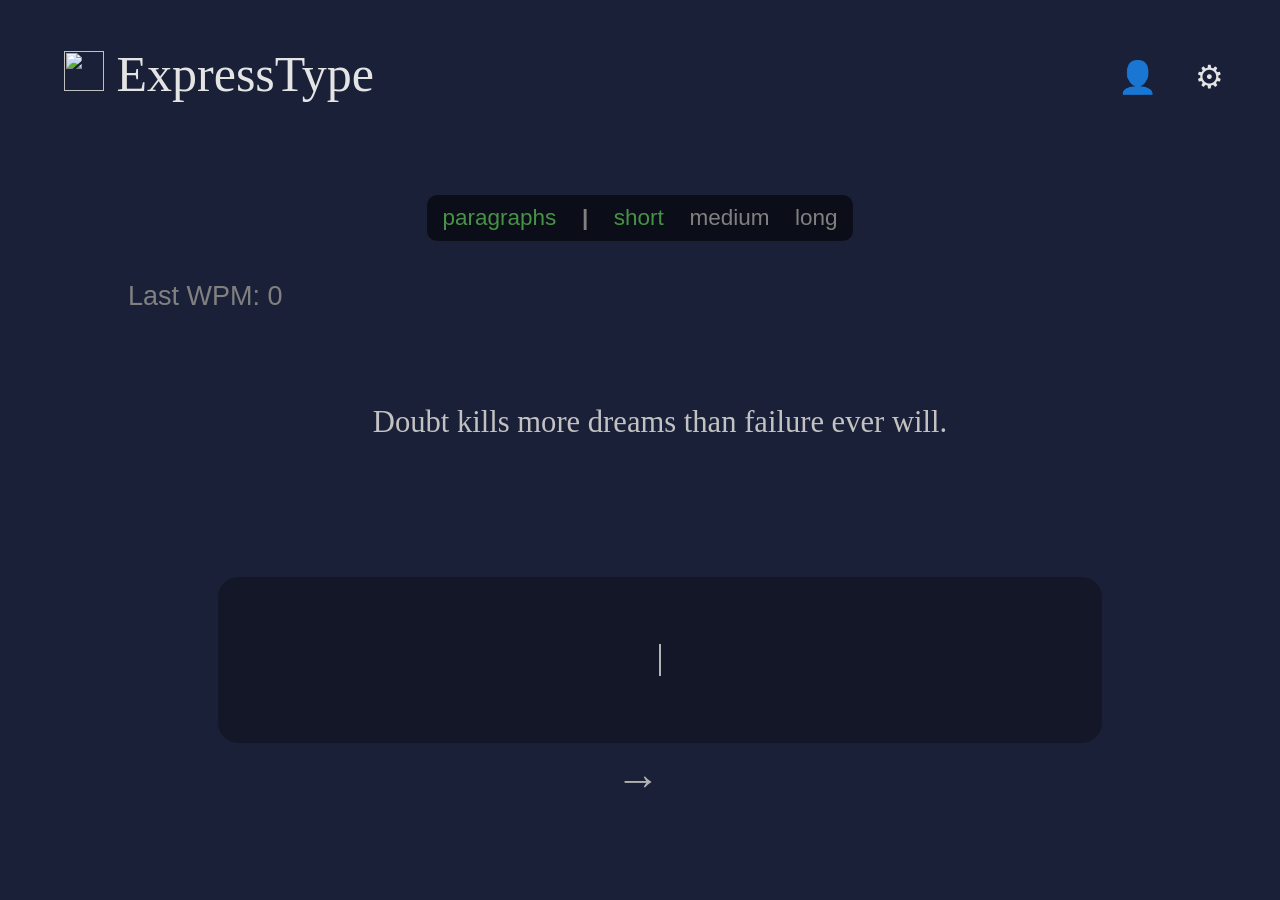
==== index.html @ 2eadb00b "Add files via upload" ====
<html lang="en">
<head>
    <meta charset="UTF-8">
    <meta name="viewport" content="width=device-width, initial-scale=1.0">
    <title>expresstype</title>
    <link rel="shortcut icon" href="https://cdn-icons-png.freepik.com/256/18436/18436570.png?semt=ais_hybrid" type="image/x-icon">
    <link rel="stylesheet" href="expresstype.css">
</head>
<body> 
<div id="container">

    <div class="titleheading">
        <div id="title"><img src="https://cdn-icons-png.freepik.com/256/18436/18436570.png?semt=ais_hybrid" style="width:40px; height:40px;"> ExpressType</div>
        <div class="logo">
            <ul id="uloflogo">
                <li id="profileicon" class="actuallogo">👤</li>
                <li id="settingsicon" class="actuallogo">⚙</li>
            </ul>
        </div>
    </div>
    
    <nav >
        <ul class="middlenav">
            <li class="middlenavcontent green" >paragraphs</li>
            <li   id="separator">|</li>
            <li id="btn-short" class="middlenavcontent" >short</li>
            <li id="btn-medium" class="middlenavcontent" >medium</li>
            <li id="btn-long" class="middlenavcontent" >long</li>
        </ul>
    </nav>
    
    <div id="speed">
        Last WPM: 0
    </div>

    <div id="text">
        Success is not measured by how high you climb, but by how many times you bounce back after hitting the bottom. Every failure teaches you something valuable, every setback builds your resilience, and every challenge is an opportunity to grow stronger and wiser. The journey is just as important as the destination, so embrace each moment with courage and determination.
    </div>
    <div id="writing" >
        
        <span class="cursor"></span>
    </div>
    <div id="next">
        →
    </div>

</div>

<div id="profilebox" class="scale-0">
    <div class="profilebox-head">
        <div class="profilebox-head1">
            Profile
        </div>
        <div class="profilebox-head2">
            ✖
        </div>
    </div>
    <div class="profilebox-content">
        <p>Creator: Aditya Sharma</p>
        <p>Age: 19 years</p>
        <p>Identity: Student</p>
        <p>Average Speed: 80 WPM</p>
        <p>Highest Speed: 132 WPM</p>
    </div>
</div>

<div id="setting" class="scale-0">
    <div class="settings-head">
        <div class="settings-head1">
            Settings
        </div>
        <div class="settings-head2">
            ✖
        </div>
    </div>
    <div class="settings-content">
        <p>yet to come...</p>
        
    </div>
</div>

    <script src="expresstype.js"></script>
</body>
</html>
---- expresstype.css ----
body{
            background-color: rgb(26, 32, 56);
            padding:0;
            margin:0;
        }
        .maincontainer{
            filter:blur(8px);
        }

        .classforbox{
            z-index:10;

        }

        .titleheading{
            display:flex;
            gap:55vw;
        }
        #title{
            margin-left:5vw;
            margin-top:5vh;
            color: rgb(228, 228, 228);;
            font-size:50px;
            font-family:Georgia, 'Times New Roman', Times, serif;
        }
        nav{
            margin-top:5vh;
            display:flex;
            justify-content:center;
            font-size:2.5vh;
            font-family:Verdana, Geneva, Tahoma, sans-serif;
            
        }
        .middlenav{
            padding:10px 15px;
            display:flex;
            color:grey;
            gap:2vw;
            background-color:rgba(0, 0, 0, 0.568);
            border-radius:10px;
        }
        .middlenavcontent{
            list-style:none;
        }
        #separator{
            font-weight:bolder;
        }
        #english{
            display:flex
        }
        .logo{
            margin-top:3vh;
            color:rgb(228, 228, 228);
            font-size:3.5vh;
            font-family:Georgia, 'Times New Roman', Times, serif;
        }
        #uloflogo{
            display:flex;
            gap:3vw;
        }
        .actuallogo{
            list-style:none;
        }
        #text{
            margin-left:12vw;
            padding:20px 20px;
            /* background-color:rgba(0, 0, 0, 0.518); */
            border-radius:20px;
            display:flex;
            height:20vh;
            width:76vw;
            font-size:3.4vh;
            font-family:cursive;
            color:rgb(194, 194, 194);
            justify-content:center;
            align-items:center;
        }
        .actuallogo:hover{
            transform:scale(1.2);
            cursor:default;
        }
        .middlenav:hover{
            cursor:default;
        }
        .middlenavcontent:hover{
            transform:scale(1.1);
            color:rgb(161, 196, 161);
        }
        #separator{
            list-style:none;
        }
        #writing{
            margin-top:5vh;
            margin-left:17vw;
            padding:20px 20px;
            background-color:rgba(0, 0, 0, 0.281);
            border-radius:20px;
            display:flex;
            height:14vh;
            width:66vw;
            font-size:3.5vh;
            font-family:cursive;
            color:rgb(70, 174, 84);
            justify-content:center;
            align-items:center;
            overflow:hidden;
        }
        .green{
            color:rgb(70, 147, 70) !important;
        }
        #next{
            margin-left:48%;
            color:rgb(178, 177, 177);
            width:37px;
            margin-top:10px;
            padding:1px;
            font-size:5vh;
            font-family:Verdana, Geneva, Tahoma, sans-serif;
        }
        #next:hover{
            color:rgb(161, 196, 161);
            cursor:default;
        }
         .cursor {
            display: inline-block;
            width: 2px;
            height: 1em;
            background-color:rgb(180, 180, 180);
            animation: blink 1s step-start infinite;
         }
        @keyframes blink {
            50% {
            opacity: 0;
      }
    }

    #speed{
        margin-top:2vh;
        margin-left:10%;
        color:rgb(128, 128, 128);
        font-size:3vh;
        font-family:Verdana, Geneva, Tahoma, sans-serif;
    }

    #profilebox{
        position:fixed;
        top: 12%;
        right:35%;
        z-index:10;
        height:600px;
        width:450px;
        border-radius:20px;
        transition:opacity 0.3s ease,transform 0.3s ease;
        border:2px solid black;
        background-color:rgb(255, 255, 255);

    }
    .profilebox-head{
        margin-top:10px;
        padding-bottom:20px;
        padding:10px;
        color:rgb(135, 135, 135);
        font-size:20px;
        font-family:Verdana, Geneva, Tahoma, sans-serif;
        display:flex;
        justify-content:center;
        border-bottom:2px solid black;
    }
    .profilebox-head1{
        margin-left:170px;
        font-size:30px;
    }
    .profilebox-head2{
        margin-left:150px;
        cursor:default;
    }

    .profilebox-content{
        font-size:20px;
        font-family:Verdana, Geneva, Tahoma, sans-serif;
        color:rgb(135, 135, 135);
        padding:20px;
    }


    #setting{
        position:fixed;
        top: 12%;
        right:35%;
        z-index:12;
        height:600px;
        width:450px;
        border-radius:20px;
        transition:opacity 0.3s ease,transform 0.3s ease;
        border:2px solid black;
        background-color:rgb(255, 255, 255);
    }
    .settings-head{
        margin-top:10px;
        padding-bottom:20px;
        padding:10px;
        color:rgb(135, 135, 135);
        font-size:20px;
        font-family:Verdana, Geneva, Tahoma, sans-serif;
        display:flex;
        justify-content:center;
        border-bottom:2px solid black;
    }
    .settings-head1{
        margin-left:140px;
        font-size:30px;
    }
    .settings-head2{
        margin-left:150px;
        cursor:default;
    }

    .settings-content{
        font-size:20px;
        font-family:Verdana, Geneva, Tahoma, sans-serif;
        color:rgb(135, 135, 135);
        padding:20px;
    }


    .scale-0{
        transition:opacity 0.3s ease,transform 0.3s ease;
        transform:scale(0);
    }
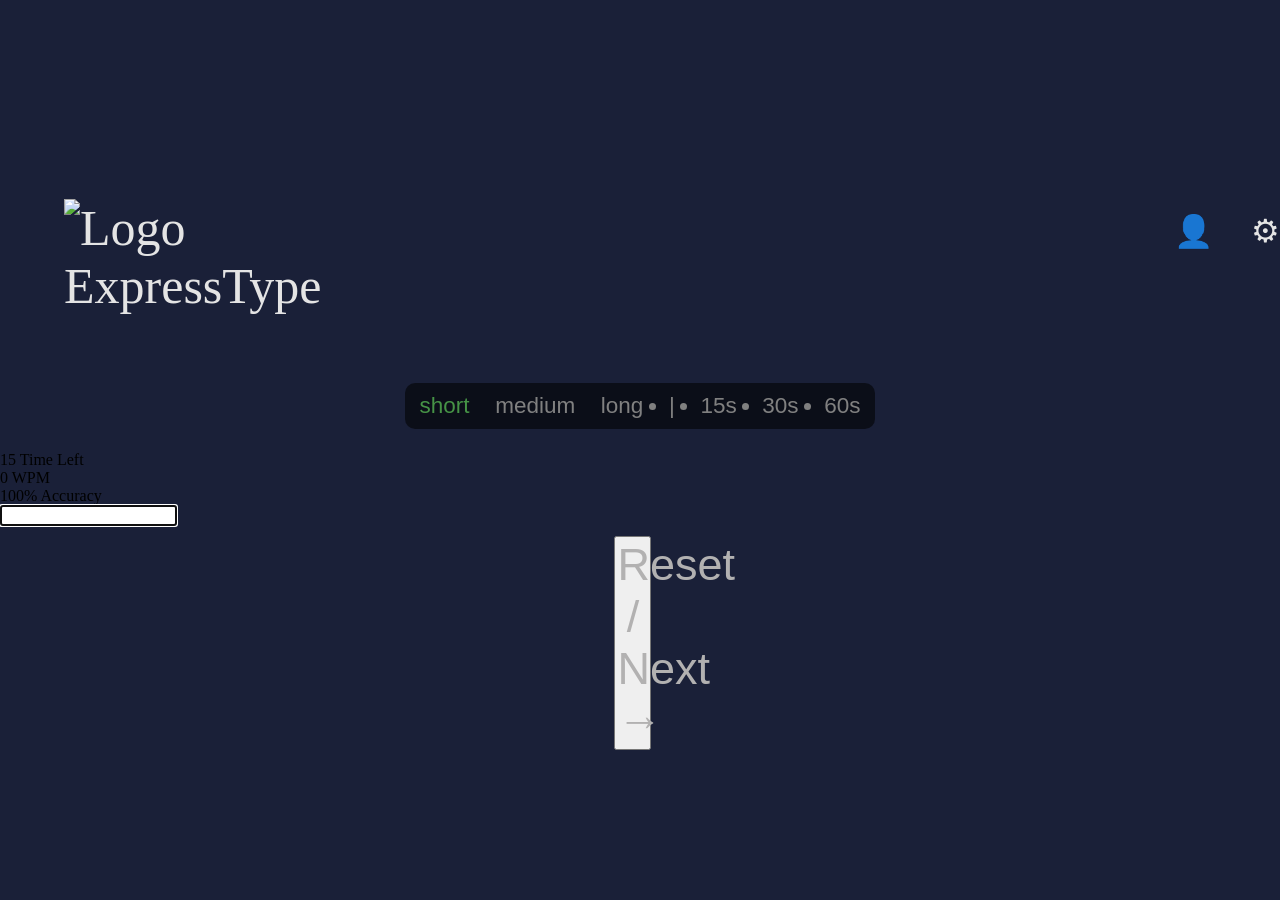
==== commit 74476306: "Refactor index.html for ExpressType layout and features Updated the HTML structure and content for t" ====
--- a/index.html
+++ b/index.html
@@ -1,84 +1,107 @@
+<!DOCTYPE html>
 <html lang="en">
 <head>
     <meta charset="UTF-8">
     <meta name="viewport" content="width=device-width, initial-scale=1.0">
-    <title>expresstype</title>
+    <title>ExpressType | Pro Typing</title>
+    <link rel="stylesheet" href="expresstype.css">
+    <link href="https://fonts.googleapis.com/css2?family=Inter:wght@400;600&family=JetBrains+Mono:wght@500&display=swap" rel="stylesheet">
     <link rel="shortcut icon" href="https://cdn-icons-png.freepik.com/256/18436/18436570.png?semt=ais_hybrid" type="image/x-icon">
-    <link rel="stylesheet" href="expresstype.css">
 </head>
-<body> 
-<div id="container">
+<body class="theme-dark">
+    <canvas id="bg-canvas"></canvas>
 
-    <div class="titleheading">
-        <div id="title"><img src="https://cdn-icons-png.freepik.com/256/18436/18436570.png?semt=ais_hybrid" style="width:40px; height:40px;"> ExpressType</div>
-        <div class="logo">
-            <ul id="uloflogo">
-                <li id="profileicon" class="actuallogo">👤</li>
-                <li id="settingsicon" class="actuallogo">⚙</li>
+    <div id="outer_container">
+    <div id="container">
+        <header class="titleheading">
+            <div id="title">
+                <img src="https://cdn-icons-png.freepik.com/256/18436/18436570.png?semt=ais_hybrid" alt="Logo">
+                ExpressType
+            </div>
+            <div class="logo">
+                <ul id="uloflogo">
+                    <li id="profileicon" class="actuallogo" onclick="toggleBox('profilebox')">👤</li>
+                    <li id="settingsicon" class="actuallogo" onclick="toggleBox('setting')">⚙</li>
+                </ul>
+            </div>
+        </header>
+
+        <nav>
+            <ul class="middlenav">
+                <li id="btn-short" class="middlenavcontent">short</li>
+                <li id="btn-medium" class="middlenavcontent">medium</li>
+                <li id="btn-long" class="middlenavcontent">long</li>
+                <li class="nav-divider">|</li>
+                <li id="t-15" class="timer-opt">15s</li>
+                <li id="t-30" class="timer-opt">30s</li>
+                <li id="t-60" class="timer-opt">60s</li>
             </ul>
-        </div>
+        </nav>
+
+        <main class="workspace">
+            <div class="stats-header">
+                <div class="stat-item">
+                    <span id="timer-display" class="stat-val">15</span>
+                    <span class="stat-lbl">Time Left</span>
+                </div>
+                <div class="stat-item">
+                    <span id="wpm" class="stat-val">0</span>
+                    <span class="stat-lbl">WPM</span>
+                </div>
+                <div class="stat-item">
+                    <span id="accuracy" class="stat-val">100%</span>
+                    <span class="stat-lbl">Accuracy</span>
+                </div>
+            </div>
+
+            <div id="display-text-container" onclick="focusInput()">
+                <div id="display-text"></div>
+                <input type="text" id="hidden-input" autofocus autocomplete="off">
+            </div>
+
+            <button id="next">Reset / Next &rarr;</button>
+        </main>
     </div>
-    
-    <nav >
-        <ul class="middlenav">
-            <li class="middlenavcontent green" >paragraphs</li>
-            <li   id="separator">|</li>
-            <li id="btn-short" class="middlenavcontent" >short</li>
-            <li id="btn-medium" class="middlenavcontent" >medium</li>
-            <li id="btn-long" class="middlenavcontent" >long</li>
-        </ul>
-    </nav>
-    
-    <div id="speed">
-        Last WPM: 0
     </div>
 
-    <div id="text">
-        Success is not measured by how high you climb, but by how many times you bounce back after hitting the bottom. Every failure teaches you something valuable, every setback builds your resilience, and every challenge is an opportunity to grow stronger and wiser. The journey is just as important as the destination, so embrace each moment with courage and determination.
+    <div id="profilebox" class="modal-box scale-0">
+    <div class="box-head">
+        <h2>Profile</h2>
+        <span class="close-btn" onclick="toggleBox('profilebox')">✖</span>
     </div>
-    <div id="writing" >
-        
-        <span class="cursor"></span>
-    </div>
-    <div id="next">
-        →
-    </div>
-
-</div>
-
-<div id="profilebox" class="scale-0">
-    <div class="profilebox-head">
-        <div class="profilebox-head1">
-            Profile
+    <div class="box-content">
+        <div class="avatar-large" id="avatar-initials">AS</div>
+        <p><strong>Name:</strong> <span id="display-name">Aditya Sharma</span> 
+           <button onclick="editName()" style="background:none; border:none; cursor:pointer; font-size:12px; color:var(--primary); margin-left:5px;">[Edit]</button>
+        </p>
+        <div class="p-stat-row">
+            <div class="p-stat-box"><span id="avg-wpm-display" class="p-stat-val">0</span>Avg WPM</div>
+            <div class="p-stat-box"><span id="peak-wpm-display" class="p-stat-val">0</span>Peak WPM</div>
         </div>
-        <div class="profilebox-head2">
-            ✖
-        </div>
-    </div>
-    <div class="profilebox-content">
-        <p>Creator: Aditya Sharma</p>
-        <p>Age: 19 years</p>
-        <p>Identity: Student</p>
-        <p>Average Speed: 80 WPM</p>
-        <p>Highest Speed: 132 WPM</p>
     </div>
 </div>
 
-<div id="setting" class="scale-0">
-    <div class="settings-head">
-        <div class="settings-head1">
-            Settings
+    <div id="setting" class="modal-box scale-0">
+        <div class="box-head">
+            <h2>Settings</h2>
+            <span class="close-btn" onclick="toggleBox('setting')">✖</span>
         </div>
-        <div class="settings-head2">
-            ✖
+        <div class="box-content">
+            <div class="setting-item">
+                <label>Font Size: <span id="font-val">24px</span></label>
+                <input type="range" id="font-slider" min="16" max="36" value="24">
+            </div>
+            <div class="setting-item">
+                <label>Theme</label>
+                <div class="theme-selector">
+                    <button onclick="setTheme('theme-dark')" class="theme-btn dark"></button>
+                    <button onclick="setTheme('theme-light')" class="theme-btn light"></button>
+                    <button onclick="setTheme('theme-forest')" class="theme-btn forest"></button>
+                </div>
+            </div>
         </div>
     </div>
-    <div class="settings-content">
-        <p>yet to come...</p>
-        
-    </div>
-</div>
 
     <script src="expresstype.js"></script>
 </body>
-</html>+</html>
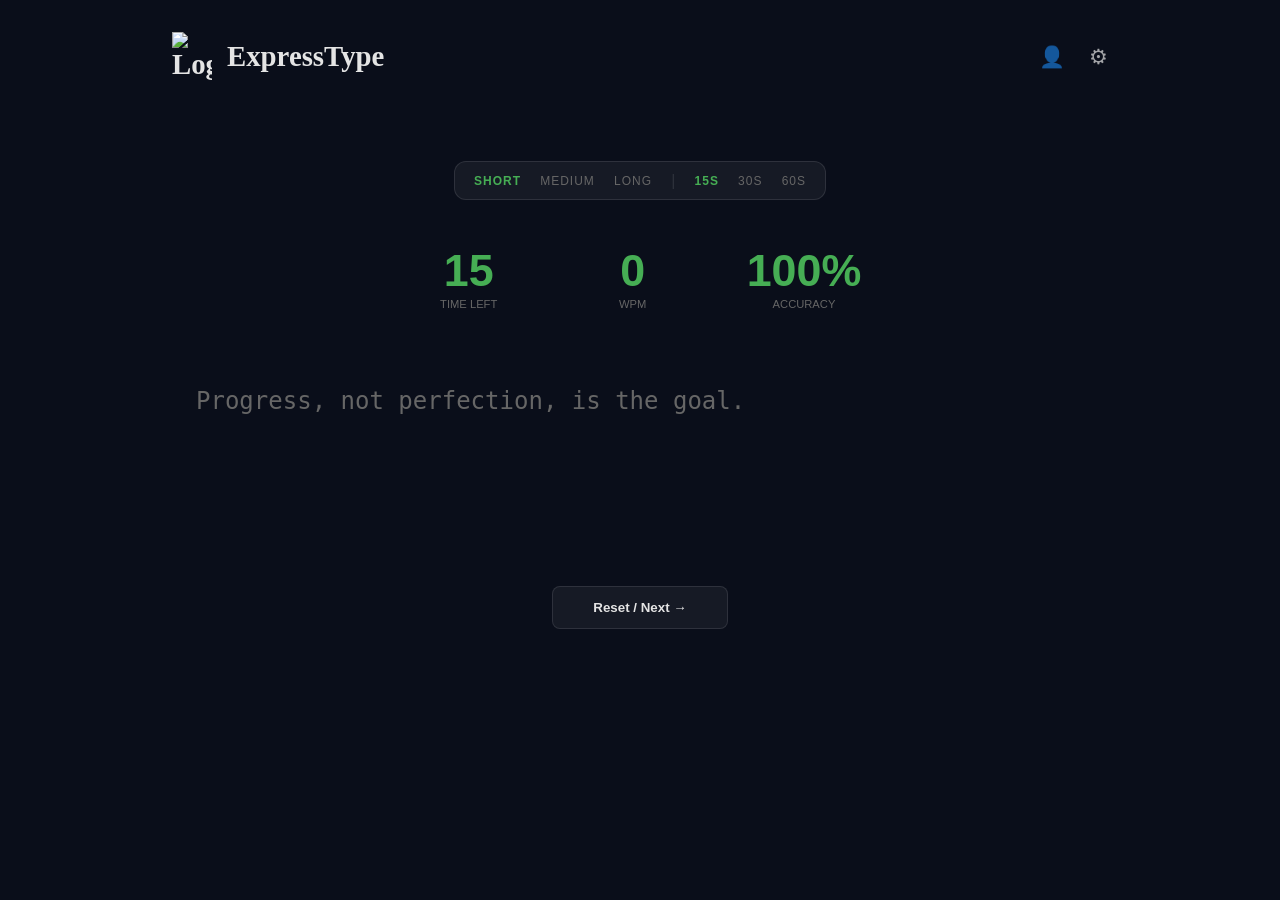
==== commit a2e7c6e1: "Fix HTML formatting and structure" ====
--- a/index.html
+++ b/index.html
@@ -9,9 +9,7 @@
     <link rel="shortcut icon" href="https://cdn-icons-png.freepik.com/256/18436/18436570.png?semt=ais_hybrid" type="image/x-icon">
 </head>
 <body class="theme-dark">
-    <canvas id="bg-canvas"></canvas>
 
-    <div id="outer_container">
     <div id="container">
         <header class="titleheading">
             <div id="title">
@@ -62,7 +60,6 @@
             <button id="next">Reset / Next &rarr;</button>
         </main>
     </div>
-    </div>
 
     <div id="profilebox" class="modal-box scale-0">
     <div class="box-head">
--- a/expresstype.css
+++ b/expresstype.css
@@ -1,229 +1,196 @@
-        body{
-            background-color: rgb(26, 32, 56);
-            padding:0;
-            margin:0;
-        }
-        .maincontainer{
-            filter:blur(8px);
-        }
+:root {
+    --bg: #0a0e1a;
+    --surface: rgba(255, 255, 255, 0.05);
+    --primary: #46ae54;
+    --text-main: #e4e4e4;
+    --text-dim: #666;
+    --error: #ff4757;
+    --border: rgba(255, 255, 255, 0.1);
+}
 
-        .classforbox{
-            z-index:10;
+.theme-light {
+    --bg: #f5f5f7;
+    --surface: rgba(0, 0, 0, 0.05);
+    --primary: #2e7d32;
+    --text-main: #1d1d1f;
+    --text-dim: #86868b;
+    --border: rgba(0, 0, 0, 0.1);
+}
 
-        }
+.theme-forest {
+    --bg: #1b2621;
+    --primary: #a3e635;
+    --text-main: #ecfdf5;
+    --text-dim: #4ade80;
+}
 
-        .titleheading{
-            display:flex;
-            gap:55vw;
-        }
-        #title{
-            margin-left:5vw;
-            margin-top:5vh;
-            color: rgb(228, 228, 228);;
-            font-size:50px;
-            font-family:Georgia, 'Times New Roman', Times, serif;
-        }
-        nav{
-            margin-top:5vh;
-            display:flex;
-            justify-content:center;
-            font-size:2.5vh;
-            font-family:Verdana, Geneva, Tahoma, sans-serif;
-            
-        }
-        .middlenav{
-            padding:10px 15px;
-            display:flex;
-            color:grey;
-            gap:2vw;
-            background-color:rgba(0, 0, 0, 0.568);
-            border-radius:10px;
-        }
-        .middlenavcontent{
-            list-style:none;
-        }
-        #separator{
-            font-weight:bolder;
-        }
-        #english{
-            display:flex
-        }
-        .logo{
-            margin-top:3vh;
-            color:rgb(228, 228, 228);
-            font-size:3.5vh;
-            font-family:Georgia, 'Times New Roman', Times, serif;
-        }
-        #uloflogo{
-            display:flex;
-            gap:3vw;
-        }
-        .actuallogo{
-            list-style:none;
-        }
-        #text{
-            margin-left:12vw;
-            padding:20px 20px;
-            /* background-color:rgba(0, 0, 0, 0.518); */
-            border-radius:20px;
-            display:flex;
-            height:20vh;
-            width:76vw;
-            font-size:3.4vh;
-            font-family:cursive;
-            color:rgb(194, 194, 194);
-            justify-content:center;
-            align-items:center;
-        }
-        .actuallogo:hover{
-            transform:scale(1.2);
-            cursor:default;
-        }
-        .middlenav:hover{
-            cursor:default;
-        }
-        .middlenavcontent:hover{
-            transform:scale(1.1);
-            color:rgb(161, 196, 161);
-        }
-        #separator{
-            list-style:none;
-        }
-        #writing{
-            margin-top:5vh;
-            margin-left:17vw;
-            padding:20px 20px;
-            background-color:rgba(0, 0, 0, 0.281);
-            border-radius:20px;
-            display:flex;
-            height:14vh;
-            width:66vw;
-            font-size:3.5vh;
-            font-family:cursive;
-            color:rgb(70, 174, 84);
-            justify-content:center;
-            align-items:center;
-            overflow:hidden;
-        }
-        .green{
-            color:rgb(70, 147, 70) !important;
-        }
-        #next{
-            margin-left:48%;
-            color:rgb(178, 177, 177);
-            width:37px;
-            margin-top:10px;
-            padding:1px;
-            font-size:5vh;
-            font-family:Verdana, Geneva, Tahoma, sans-serif;
-        }
-        #next:hover{
-            color:rgb(161, 196, 161);
-            cursor:default;
-        }
-         .cursor {
-            display: inline-block;
-            width: 2px;
-            height: 1em;
-            background-color:rgb(180, 180, 180);
-            animation: blink 1s step-start infinite;
-         }
-        @keyframes blink {
-            50% {
-            opacity: 0;
-      }
-    }
+* { box-sizing: border-box; transition: all 0.2s ease; }
 
-    #speed{
-        margin-top:2vh;
-        margin-left:10%;
-        color:rgb(128, 128, 128);
-        font-size:3vh;
-        font-family:Verdana, Geneva, Tahoma, sans-serif;
-    }
+body {
+    background-color: var(--bg);
+    color: var(--text-main);
+    font-family: 'Inter', sans-serif;
+    margin: 0;
+    min-height: 100vh;
+    display: flex;
+    justify-content: center;
+    /* overflow-x: hidden; */
+}
 
-    #profilebox{
-        position:fixed;
-        top: 12%;
-        right:35%;
-        z-index:10;
-        height:600px;
-        width:450px;
-        border-radius:20px;
-        transition:opacity 0.3s ease,transform 0.3s ease;
-        border:2px solid black;
-        background-color:rgb(255, 255, 255);
+#outer_container{
+    display:flex;
+    width:100%;
+    align-items:center;
+}
 
-    }
-    .profilebox-head{
-        margin-top:10px;
-        padding-bottom:20px;
-        padding:10px;
-        color:rgb(135, 135, 135);
-        font-size:20px;
-        font-family:Verdana, Geneva, Tahoma, sans-serif;
-        display:flex;
-        justify-content:center;
-        border-bottom:2px solid black;
-    }
-    .profilebox-head1{
-        margin-left:170px;
-        font-size:30px;
-    }
-    .profilebox-head2{
-        margin-left:150px;
-        cursor:default;
-    }
+#container { 
+    width: 100%; 
+    max-width: 1000px; 
+    padding: 2rem;
+    display: flex;
+    flex-direction: column;
+}
 
-    .profilebox-content{
-        font-size:20px;
-        font-family:Verdana, Geneva, Tahoma, sans-serif;
-        color:rgb(135, 135, 135);
-        padding:20px;
-    }
+.titleheading {
+    display: flex;
+    justify-content: space-between;
+    align-items: center;
+    margin-bottom: 2rem;
+}
 
+#title { font-size: 1.8rem; font-weight: 600; display: flex; align-items: center; gap: 15px;font-family:Georgia, 'Times New Roman', Times, serif; }
+#title img { width: 40px; }
 
-    #setting{
-        position:fixed;
-        top: 12%;
-        right:35%;
-        z-index:12;
-        height:600px;
-        width:450px;
-        border-radius:20px;
-        transition:opacity 0.3s ease,transform 0.3s ease;
-        border:2px solid black;
-        background-color:rgb(255, 255, 255);
-    }
-    .settings-head{
-        margin-top:10px;
-        padding-bottom:20px;
-        padding:10px;
-        color:rgb(135, 135, 135);
-        font-size:20px;
-        font-family:Verdana, Geneva, Tahoma, sans-serif;
-        display:flex;
-        justify-content:center;
-        border-bottom:2px solid black;
-    }
-    .settings-head1{
-        margin-left:140px;
-        font-size:30px;
-    }
-    .settings-head2{
-        margin-left:150px;
-        cursor:default;
-    }
+.logo ul { list-style: none; display: flex; gap: 1.5rem; margin: 0; padding: 0; }
+.actuallogo { font-size: 1.3rem; cursor: pointer; opacity: 0.7; }
+.actuallogo:hover { opacity: 1; color: var(--primary); }
 
-    .settings-content{
-        font-size:20px;
-        font-family:Verdana, Geneva, Tahoma, sans-serif;
-        color:rgb(135, 135, 135);
-        padding:20px;
-    }
+nav { display: flex; justify-content: center; margin: 2rem 0; }
+.middlenav {
+    background: var(--surface);
+    padding: 0.6rem 1.2rem;
+    border-radius: 12px;
+    display: flex;
+    align-items: center;
+    gap: 1.2rem;
+    border: 1px solid var(--border);
+    list-style: none;
+}
+.nav-divider { color: var(--border); font-weight: 300; pointer-events: none; }
+.middlenavcontent, .timer-opt { 
+    cursor: pointer; 
+    color: var(--text-dim); 
+    text-transform: uppercase; 
+    font-size: 0.75rem; 
+    letter-spacing: 1px; 
+}
+.middlenavcontent.active, .timer-opt.active { color: var(--primary); font-weight: 700; }
 
+.workspace { 
+    display: flex;
+    flex-direction: column;
+    align-items: center;
+    text-align: center;
+    width: 100%;
+}
 
-    .scale-0{
-        transition:opacity 0.3s ease,transform 0.3s ease;
-        transform:scale(0);
-    }+.stats-header { 
+    display: flex; 
+    justify-content: center; 
+    gap: 4rem; 
+    margin-bottom: 3rem; 
+}
+
+.stat-item { display: flex; flex-direction: column; min-width: 100px; }
+.stat-val { font-size: 2.8rem; font-weight: 600; color: var(--primary); line-height: 1; }
+.stat-lbl { font-size: 0.7rem; color: var(--text-dim); text-transform: uppercase; margin-top: 5px; }
+
+#display-text-container {
+    display:block;
+    position: relative;
+    padding: 1.5rem;
+    min-height: 180px;
+    cursor: text;
+    width: 100%;
+    max-width: 1000px;
+    display: flex;
+    justify-content: center;
+}
+
+#display-text {
+    font-family: 'JetBrains Mono', monospace;
+    font-size: 24px;
+    line-height: 1.6;
+    width:100%;
+    text-align: left; 
+    transition: opacity 0.3s, filter 0.3s;
+    word-break: break-word;
+    user-select: none;
+}
+
+#display-text.finished { opacity: 0.4; filter: blur(2px); pointer-events: none; }
+
+#hidden-input { position: absolute; opacity: 0; pointer-events: none; }
+
+.char { color: var(--text-dim); position: relative; }
+.char.correct { color: var(--text-main); }
+.char.incorrect { color: var(--error); background: rgba(255, 71, 87, 0.1); border-radius: 2px; }
+.char.current { 
+    border-left: 3px solid var(--primary); 
+    margin-left: 2px; 
+    margin-right: -2px;
+    animation: caret 0.8s infinite; 
+}
+@keyframes caret { 50% { border-color: transparent; } }
+
+#next {
+    background: var(--surface);
+    color: var(--text-main);
+    border: 1px solid var(--border);
+    padding: 0.8rem 2.5rem;
+    border-radius: 8px;
+    font-weight: 600;
+    cursor: pointer;
+    margin-top: 3rem;
+    align-self: center; 
+}
+#next:hover { background: var(--primary); color: white; border-color: var(--primary); }
+
+.modal-box {
+    position: fixed; top: 50%; left: 50%;
+    transform: translate(-50%, -50%) scale(0);
+    background: var(--bg);
+    border: 1px solid var(--border);
+    width: 380px;
+    padding: 2rem;
+    border-radius: 20px;
+    z-index: 100;
+    box-shadow: 0 20px 50px rgba(0,0,0,0.5);
+}
+.modal-box.scale-1 { transform: translate(-50%, -50%) scale(1); }
+.box-head { display: flex; justify-content: space-between; align-items: center; border-bottom: 1px solid var(--border); padding-bottom: 1rem; margin-bottom: 1.5rem; }
+.close-btn { cursor: pointer; color: var(--text-dim); font-size: 1.2rem; }
+
+.avatar-large { width: 70px; height: 70px; background: var(--primary); border-radius: 50%; display: flex; align-items: center; justify-content: center; margin: 0 auto 1rem; font-size: 1.8rem; color: white; }
+.p-stat-row { display: grid; grid-template-columns: 1fr 1fr; gap: 10px; margin-top: 1rem; }
+.p-stat-box { background: var(--surface); padding: 10px; border-radius: 10px; font-size: 0.75rem; text-align: center; }
+.p-stat-val { display: block; font-size: 1.2rem; font-weight: bold; color: var(--primary); }
+
+.setting-item { margin-bottom: 1.5rem; text-align: left; }
+.theme-selector { display: flex; gap: 12px; margin-top: 10px; }
+.theme-btn { width: 32px; height: 32px; border-radius: 50%; border: 2px solid rgba(255,255,255,0.2); cursor: pointer; }
+.theme-btn.dark { background: #0a0e1a; }
+.theme-btn.light { background: #f5f5f7; border-color: #ccc; }
+.theme-btn.forest { background: #1b2621; }
+
+.edit-input {
+    background: var(--surface);
+    border: 1px solid var(--primary);
+    color: var(--text-main);
+    padding: 2px 5px;
+    border-radius: 4px;
+    font-family: inherit;
+}
+
+input[type=range] { width: 100%; accent-color: var(--primary); margin-top: 10px; }
+
